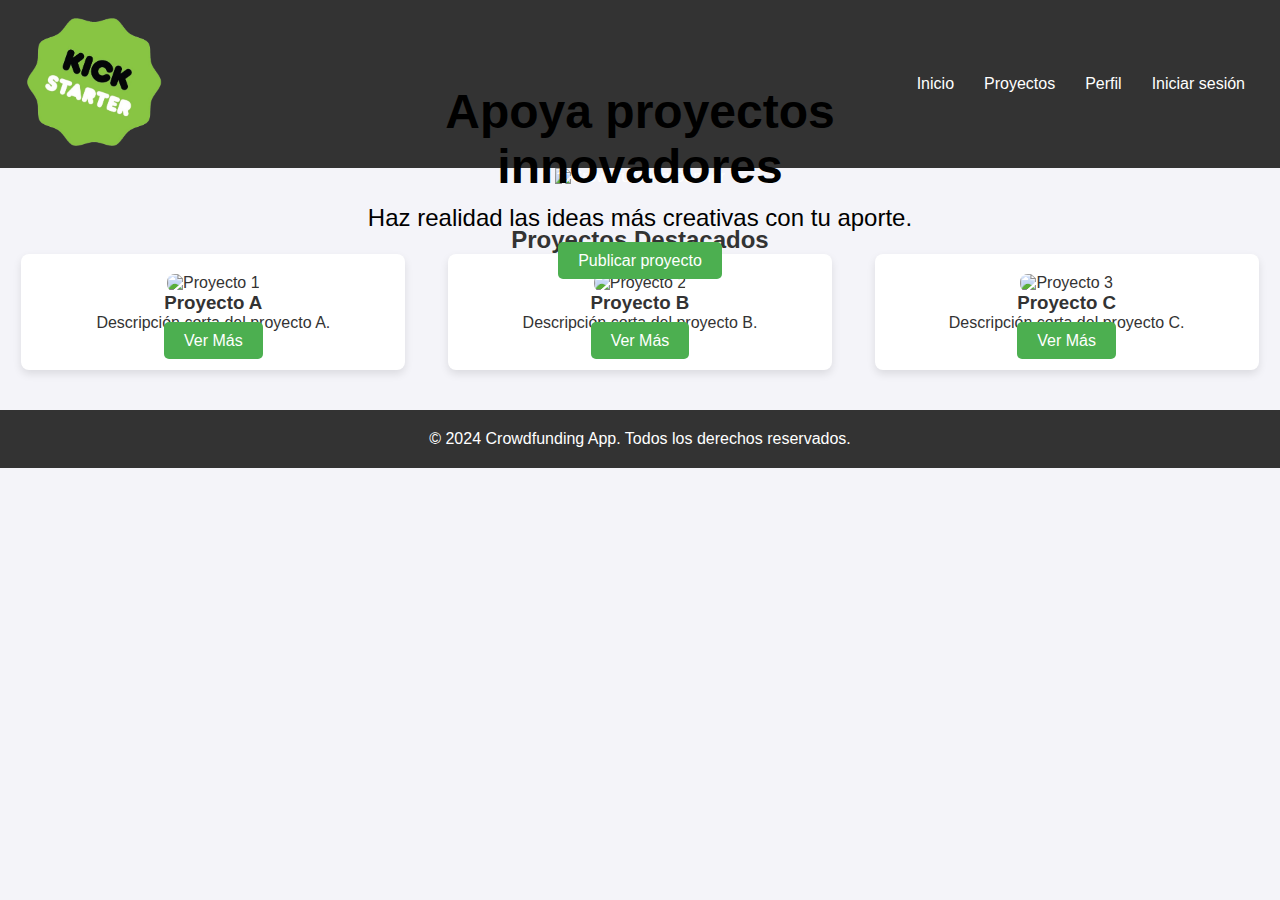
==== app/views/index.html @ 46ea00f1 "añadiendo front" ====
<!DOCTYPE html>
<html lang="es">

<head>
    <meta charset="UTF-8">
    <meta name="viewport" content="width=device-width, initial-scale=1.0">
    <title>Crowdfunding App</title>
    <link rel="stylesheet" href="public/css/style.css">
</head>

<body>
    <header>
        <div class="logo">
            <img src="public/images/logo.png" alt="Crowdfunding App">
        </div>
        <nav>
            <a href="#">Inicio</a>
            <a href="project.html">Proyectos</a>
            <a href="user-profile.html">Perfil</a>
            <a href="#">Iniciar sesión</a>
        </nav>
    </header>

    <section class="hero">
        <img src="images/banner.jpg" alt="Crowdfunding Banner" class="hero-img">
        <div class="hero-text">
            <h1>Apoya proyectos innovadores</h1>
            <p>Haz realidad las ideas más creativas con tu aporte.</p>
            <a href="project.html" class="btn-primary">Publicar proyecto</a>
        </div>
    </section>

    <section class="featured-projects">
        <h2>Proyectos Destacados</h2>
        <div class="project-list">
            <div class="project-card">
                <img src="images/project1.jpg" alt="Proyecto 1">
                <h3>Proyecto A</h3>
                <p>Descripción corta del proyecto A.</p>
                <a href="project.html" class="btn-secondary">Ver Más</a>
            </div>
            <div class="project-card">
                <img src="images/project2.jpg" alt="Proyecto 2">
                <h3>Proyecto B</h3>
                <p>Descripción corta del proyecto B.</p>
                <a href="project.html" class="btn-secondary">Ver Más</a>
            </div>
            <div class="project-card">
                <img src="images/project3.jpg" alt="Proyecto 3">
                <h3>Proyecto C</h3>
                <p>Descripción corta del proyecto C.</p>
                <a href="project.html" class="btn-secondary">Ver Más</a>
            </div>
        </div>
    </section>

    <footer>
        <p>&copy; 2024 Crowdfunding App. Todos los derechos reservados.</p>
    </footer>
</body>

</html>
---- app/views/public/css/style.css ----
* {
    margin: 0;
    padding: 0;
    box-sizing: border-box;
}

body {
    font-family: Arial, sans-serif;
    background-color: #f4f4f9;
    color: #333;
}

header {
    background-color: #333;
    padding: 10px 20px;
    display: flex;
    justify-content: space-between;
    align-items: center;
}

header .logo img {
    width: 150px;
}

nav {
    display: flex;
    align-items: center;
}

nav a {
    margin: 0 15px;
    color: white;
    text-decoration: none;
}

nav a:hover {
    text-decoration: underline;
}

.hero {
    position: relative;
    text-align: center;
    color: white;
}

.hero-img {
    width: 100%;
    height: 400px;
    object-fit: cover;
}

.hero-text {
    position: absolute;
    top: 50%;
    left: 50%;
    transform: translate(-50%, -50%);
}

.hero-text h1 {
    font-size: 3rem;
    margin-bottom: 10px;
    color: black;
}

.hero-text p {
    font-size: 1.5rem;
    margin-bottom: 20px;
    color: black;
}

.btn-primary,
.btn-secondary {
    padding: 10px 20px;
    background-color: #4CAF50;
    color: white;
    text-decoration: none;
    border-radius: 5px;
}

.btn-primary:hover,
.btn-secondary:hover {
    background-color: #45a049;
}

.featured-projects {
    padding: 40px 0;
    text-align: center;
}

.project-list {
    display: flex;
    justify-content: space-around;
}

.project-card {
    width: 30%;
    padding: 20px;
    background-color: white;
    border-radius: 8px;
    box-shadow: 0 4px 8px rgba(0, 0, 0, 0.1);
    text-align: center;
}

.project-card img {
    width: 100%;
    border-radius: 8px;
}

footer {
    background-color: #333;
    color: white;
    text-align: center;
    padding: 20px 0;
}

footer p {
    font-size: 1rem;
}
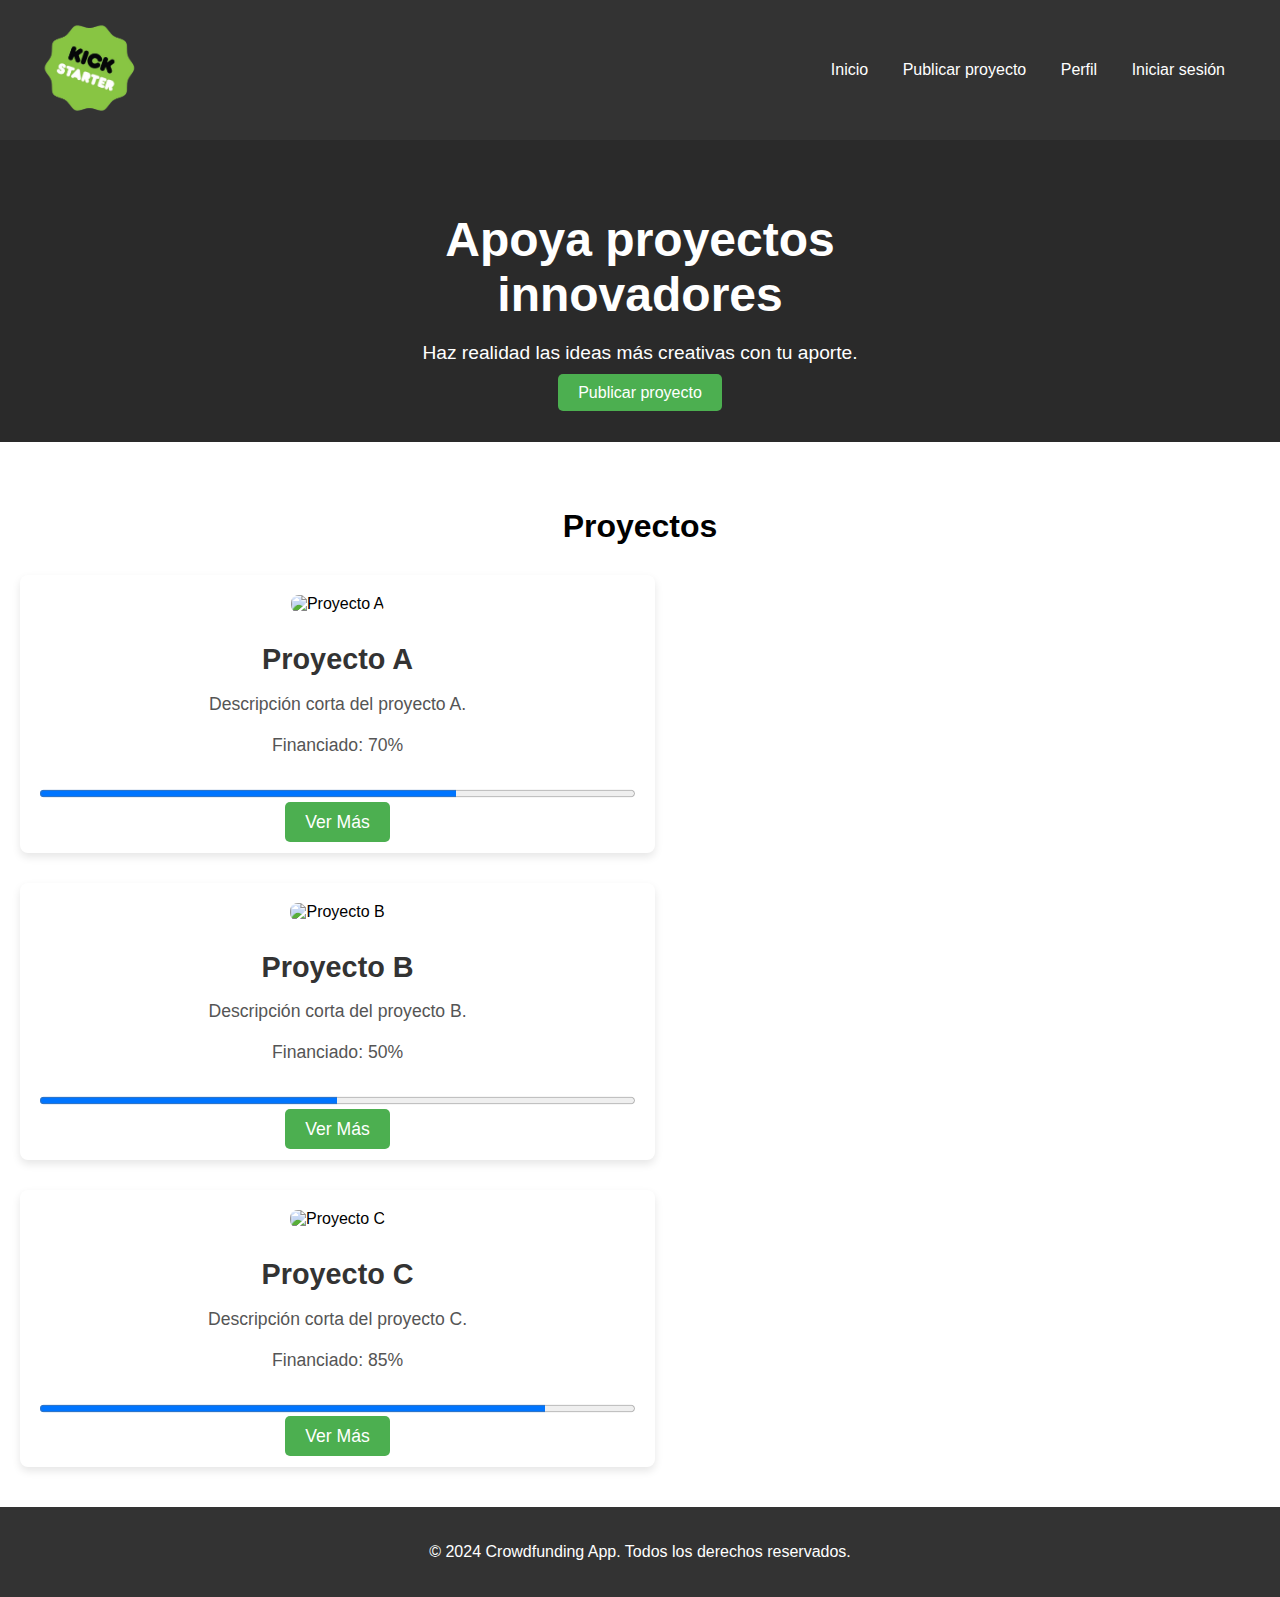
==== commit ac86b8d1: "añadiendo frontend" ====
--- a/app/views/index.html
+++ b/app/views/index.html
@@ -14,15 +14,14 @@
             <img src="public/images/logo.png" alt="Crowdfunding App">
         </div>
         <nav>
-            <a href="#">Inicio</a>
-            <a href="project.html">Proyectos</a>
+            <a href="index.html">Inicio</a>
+            <a href="project.html">Publicar proyecto</a>
             <a href="user-profile.html">Perfil</a>
             <a href="#">Iniciar sesión</a>
         </nav>
     </header>
 
     <section class="hero">
-        <img src="images/banner.jpg" alt="Crowdfunding Banner" class="hero-img">
         <div class="hero-text">
             <h1>Apoya proyectos innovadores</h1>
             <p>Haz realidad las ideas más creativas con tu aporte.</p>
@@ -31,25 +30,31 @@
     </section>
 
     <section class="featured-projects">
-        <h2>Proyectos Destacados</h2>
+        <h2>Proyectos</h2>
         <div class="project-list">
             <div class="project-card">
-                <img src="images/project1.jpg" alt="Proyecto 1">
+                <img src="public/images/project1.jpg" alt="Proyecto A">
                 <h3>Proyecto A</h3>
                 <p>Descripción corta del proyecto A.</p>
-                <a href="project.html" class="btn-secondary">Ver Más</a>
+                <p>Financiado: 70%</p>
+                <progress value="70" max="100"></progress>
+                <a href="view-project.html" class="btn-secondary">Ver Más</a>
             </div>
             <div class="project-card">
-                <img src="images/project2.jpg" alt="Proyecto 2">
+                <img src="public/images/project2.jpg" alt="Proyecto B">
                 <h3>Proyecto B</h3>
                 <p>Descripción corta del proyecto B.</p>
-                <a href="project.html" class="btn-secondary">Ver Más</a>
+                <p>Financiado: 50%</p>
+                <progress value="50" max="100"></progress>
+                <a href="view-project.html" class="btn-secondary">Ver Más</a>
             </div>
             <div class="project-card">
-                <img src="images/project3.jpg" alt="Proyecto 3">
+                <img src="public/images/project3.jpg" alt="Proyecto C">
                 <h3>Proyecto C</h3>
                 <p>Descripción corta del proyecto C.</p>
-                <a href="project.html" class="btn-secondary">Ver Más</a>
+                <p>Financiado: 85%</p>
+                <progress value="85" max="100"></progress>
+                <a href="view-project.html" class="btn-secondary">Ver Más</a>
             </div>
         </div>
     </section>
--- a/app/views/public/css/style.css
+++ b/app/views/public/css/style.css
@@ -1,118 +1,372 @@
-* {
+body {
+    font-family: Arial, sans-serif;
     margin: 0;
     padding: 0;
-    box-sizing: border-box;
-}
-
-body {
-    font-family: Arial, sans-serif;
-    background-color: #f4f4f9;
-    color: #333;
+    background-color: #f4f4f4;
 }
 
 header {
     background-color: #333;
-    padding: 10px 20px;
+    padding: 20px;
     display: flex;
     justify-content: space-between;
     align-items: center;
 }
 
-header .logo img {
-    width: 150px;
-}
-
-nav {
-    display: flex;
-    align-items: center;
-}
-
-nav a {
+header .logo {
+    margin-left: 20px;
+}
+
+header nav {
+    margin-right: 20px;
+}
+
+header nav a {
+    color: white;
     margin: 0 15px;
-    color: white;
-    text-decoration: none;
-}
-
-nav a:hover {
-    text-decoration: underline;
+    text-decoration: none;
 }
 
 .hero {
     position: relative;
-    text-align: center;
-    color: white;
-}
-
-.hero-img {
-    width: 100%;
-    height: 400px;
-    object-fit: cover;
+    background-color: #2a2a2a;
+    color: white;
+    text-align: center;
+    padding: 40px 20px;
 }
 
 .hero-text {
-    position: absolute;
-    top: 50%;
-    left: 50%;
-    transform: translate(-50%, -50%);
-}
-
-.hero-text h1 {
-    font-size: 3rem;
+    max-width: 600px;
+    margin: 0 auto;
+}
+
+.hero h1 {
+    font-size: 3em;
     margin-bottom: 10px;
-    color: black;
-}
-
-.hero-text p {
-    font-size: 1.5rem;
-    margin-bottom: 20px;
-    color: black;
-}
-
-.btn-primary,
-.btn-secondary {
+}
+
+.hero p {
+    font-size: 1.2em;
+    margin-bottom: 20px;
+}
+
+.hero a {
+    text-decoration: none;
+}
+
+.btn-primary {
+    background-color: #4CAF50;
+    color: white;
     padding: 10px 20px;
-    background-color: #4CAF50;
-    color: white;
-    text-decoration: none;
-    border-radius: 5px;
-}
-
-.btn-primary:hover,
-.btn-secondary:hover {
-    background-color: #45a049;
+    text-decoration: none;
+    border-radius: 5px;
 }
 
 .featured-projects {
-    padding: 40px 0;
-    text-align: center;
+    padding: 40px 20px;
+    background-color: #fff;
+    text-align: center;
+}
+
+.featured-projects h2 {
+    font-size: 2em;
+    margin-bottom: 30px;
 }
 
 .project-list {
     display: flex;
     justify-content: space-around;
+    flex-wrap: wrap;
+    gap: 20px;
 }
 
 .project-card {
-    width: 30%;
-    padding: 20px;
-    background-color: white;
-    border-radius: 8px;
-    box-shadow: 0 4px 8px rgba(0, 0, 0, 0.1);
-    text-align: center;
+    background-color: white;
+    border-radius: 8px;
+    padding: 20px;
+    box-shadow: 0 4px 8px rgba(0, 0, 0, 0.1);
+    text-align: center;
+    width: 250px;
 }
 
 .project-card img {
+    max-width: 100%;
+    border-radius: 8px;
+}
+
+.project-card h3 {
+    font-size: 18px;
+    margin: 10px 0;
+}
+
+.project-card p {
+    font-size: 14px;
+    color: #555;
+}
+
+.project-card progress {
     width: 100%;
-    border-radius: 8px;
+    height: 15px;
+    margin: 10px 0;
+}
+
+.logo img {
+    width: 100px;
+    height: auto;
+}
+
+.create-project {
+    background-color: #fff;
+    padding: 40px 20px;
+    margin: 20px auto;
+    max-width: 800px;
+    border-radius: 8px;
+    box-shadow: 0 4px 8px rgba(0, 0, 0, 0.1);
+}
+
+.create-project h1 {
+    font-size: 2.5em;
+    margin-bottom: 20px;
+    text-align: center;
+    color: #333;
+}
+
+#createProjectForm {
+    display: grid;
+    gap: 15px;
+}
+
+#createProjectForm label {
+    font-size: 1.1em;
+    color: #555;
+}
+
+#createProjectForm input,
+#createProjectForm textarea {
+    width: 100%;
+    padding: 10px;
+    font-size: 1em;
+    border: 1px solid #ccc;
+    border-radius: 5px;
+    background-color: #f9f9f9;
+}
+
+#createProjectForm input[type="date"] {
+    background-color: #fff;
+}
+
+#createProjectForm textarea {
+    height: 150px;
+    resize: vertical;
+}
+
+#createProjectForm button {
+    background-color: #4CAF50;
+    color: white;
+    padding: 10px 20px;
+    border: none;
+    border-radius: 5px;
+    font-size: 1.2em;
+    cursor: pointer;
+    transition: background-color 0.3s;
+}
+
+#createProjectForm button:hover {
+    background-color: #45a049;
+}
+
+.project-details {
+    padding: 40px 20px;
+    background-color: #f9f9f9;
+}
+
+.project-header {
+    text-align: center;
+    margin-bottom: 40px;
+}
+
+.project-header h1 {
+    font-size: 2.5em;
+    margin-bottom: 10px;
+}
+
+.project-header .category {
+    font-size: 1.2em;
+    color: #555;
+}
+
+.project-info {
+    display: flex;
+    justify-content: space-between;
+    gap: 30px;
+    margin-bottom: 40px;
+}
+
+.project-info .project-description,
+.project-info .project-stats {
+    background-color: white;
+    padding: 20px;
+    border-radius: 8px;
+    box-shadow: 0 4px 8px rgba(0, 0, 0, 0.1);
+    width: 48%;
+}
+
+.project-info h2 {
+    font-size: 1.8em;
+    margin-bottom: 20px;
+}
+
+.project-info p {
+    font-size: 1.1em;
+    color: #555;
+    margin: 10px 0;
+}
+
+.project-info progress {
+    width: 100%;
+    height: 15px;
+    margin: 10px 0;
+}
+
+.rewards {
+    background-color: white;
+    padding: 20px;
+    border-radius: 8px;
+    box-shadow: 0 4px 8px rgba(0, 0, 0, 0.1);
+    margin-bottom: 40px;
+}
+
+.rewards h2 {
+    font-size: 2em;
+    margin-bottom: 20px;
+    text-align: center;
+}
+
+.reward-item {
+    margin-bottom: 20px;
+}
+
+.reward-item h3 {
+    font-size: 1.5em;
+    color: #4CAF50;
+    margin-bottom: 10px;
+}
+
+.reward-item p {
+    font-size: 1.1em;
+    color: #555;
+}
+
+.project-actions {
+    text-align: center;
+    margin-top: 30px;
+}
+
+.project-actions .btn-primary {
+    background-color: #4CAF50;
+    color: white;
+    padding: 12px 24px;
+    text-decoration: none;
+    border-radius: 5px;
+    font-size: 1.2em;
+    cursor: pointer;
+}
+
+.project-actions .btn-primary:hover {
+    background-color: #45a049;
+}
+
+.user-profile {
+    padding: 40px 20px;
+    background-color: #f4f4f4;
+}
+
+.user-profile h1 {
+    font-size: 2.5em;
+    text-align: center;
+    margin-bottom: 30px;
+}
+
+.profile-info {
+    background-color: white;
+    padding: 20px;
+    border-radius: 8px;
+    box-shadow: 0 4px 8px rgba(0, 0, 0, 0.1);
+    margin-bottom: 40px;
+    max-width: 800px;
+    margin: 0 auto;
+}
+
+.profile-info p {
+    font-size: 1.2em;
+    color: #555;
+    margin: 10px 0;
+}
+
+.profile-info strong {
+    color: #333;
+}
+
+.project-list {
+    display: flex;
+    justify-content: space-between;
+    flex-wrap: wrap;
+    gap: 30px;
+}
+
+.project-card {
+    background-color: white;
+    border-radius: 8px;
+    padding: 20px;
+    box-shadow: 0 4px 8px rgba(0, 0, 0, 0.1);
+    width: 48%;
+    text-align: center;
+    transition: transform 0.3s ease;
+}
+
+.project-card img {
+    max-width: 100%;
+    border-radius: 8px;
+    margin-bottom: 20px;
+}
+
+.project-card h3 {
+    font-size: 1.8em;
+    color: #333;
+    margin-bottom: 10px;
+}
+
+.project-card p {
+    font-size: 1.1em;
+    color: #555;
+    margin-bottom: 20px;
+}
+
+.project-card a {
+    text-decoration: none;
+}
+
+.project-card .btn-secondary {
+    background-color: #4CAF50;
+    color: white;
+    padding: 10px 20px;
+    text-decoration: none;
+    border-radius: 5px;
+    font-size: 1.1em;
+}
+
+.project-card .btn-secondary:hover {
+    background-color: #45a049;
 }
 
 footer {
+    text-align: center;
+    padding: 20px;
     background-color: #333;
     color: white;
-    text-align: center;
-    padding: 20px 0;
-}
-
-footer p {
-    font-size: 1rem;
+    margin-top: auto;
+}
+
+.project-card:hover {
+    transform: translateY(-10px);
 }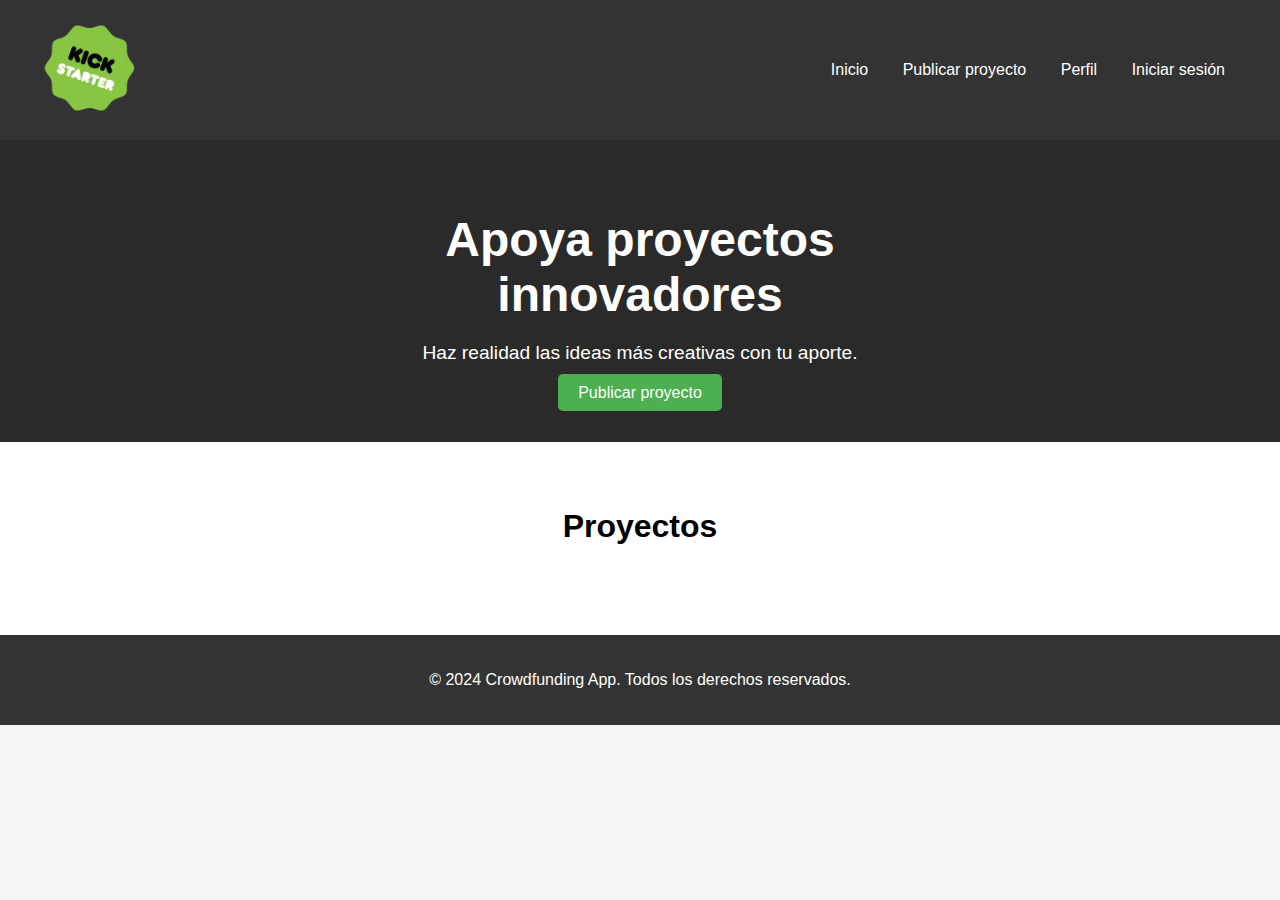
==== commit 58aa4fc7: "añadiendo funcionalidades" ====
--- a/app/views/index.html
+++ b/app/views/index.html
@@ -31,37 +31,50 @@
 
     <section class="featured-projects">
         <h2>Proyectos</h2>
-        <div class="project-list">
-            <div class="project-card">
-                <img src="public/images/project1.jpg" alt="Proyecto A">
-                <h3>Proyecto A</h3>
-                <p>Descripción corta del proyecto A.</p>
-                <p>Financiado: 70%</p>
-                <progress value="70" max="100"></progress>
-                <a href="view-project.html" class="btn-secondary">Ver Más</a>
-            </div>
-            <div class="project-card">
-                <img src="public/images/project2.jpg" alt="Proyecto B">
-                <h3>Proyecto B</h3>
-                <p>Descripción corta del proyecto B.</p>
-                <p>Financiado: 50%</p>
-                <progress value="50" max="100"></progress>
-                <a href="view-project.html" class="btn-secondary">Ver Más</a>
-            </div>
-            <div class="project-card">
-                <img src="public/images/project3.jpg" alt="Proyecto C">
-                <h3>Proyecto C</h3>
-                <p>Descripción corta del proyecto C.</p>
-                <p>Financiado: 85%</p>
-                <progress value="85" max="100"></progress>
-                <a href="view-project.html" class="btn-secondary">Ver Más</a>
-            </div>
+        <div id="project-list" class="project-list">
+            <!-- Aquí se llenarán los proyectos dinámicamente -->
         </div>
     </section>
 
     <footer>
         <p>&copy; 2024 Crowdfunding App. Todos los derechos reservados.</p>
     </footer>
+
+    <script>
+        async function fetchProjects() {
+            try {
+                const response = await fetch('http://localhost:8000/projects');
+                if (!response.ok) {
+                    throw new Error('Error al obtener los proyectos.');
+                }
+
+                const projects = await response.json();
+                const projectList = document.getElementById('project-list');
+
+                projectList.innerHTML = '';
+
+                projects.forEach(project => {
+                    const percentage = (project.current_amount / project.goal_amount * 100).toFixed(2);
+                    const projectCard = `
+                        <div class="project-card">
+                            <img src="public/images/project${project.id}.jpg" alt="${project.name}">
+                            <h3>${project.name}</h3>
+                            <p>${project.description}</p>
+                            <p>Financiado: ${percentage}%</p>
+                            <progress value="${percentage}" max="100"></progress>
+                            <a href="view-project.html?id=${project.id}" class="btn-secondary">Ver Más</a>
+                        </div>
+                    `;
+                    projectList.innerHTML += projectCard;
+                });
+            } catch (error) {
+                console.error(error);
+                alert('Hubo un error al cargar los proyectos.');
+            }
+        }
+
+        document.addEventListener('DOMContentLoaded', fetchProjects);
+    </script>
 </body>
 
 </html>--- a/app/views/public/css/style.css
+++ b/app/views/public/css/style.css
@@ -228,6 +228,28 @@
     margin: 10px 0;
 }
 
+.project-list {
+    display: grid;
+    grid-template-columns: repeat(3, 1fr);
+    gap: 20px;
+    margin: 20px 0;
+}
+
+.project-card {
+    background-color: #fff;
+    border: 1px solid #ddd;
+    border-radius: 8px;
+    box-shadow: 0 2px 5px rgba(0, 0, 0, 0.1);
+    padding: 15px;
+    text-align: center;
+}
+
+.project-card img {
+    max-width: 100%;
+    height: auto;
+    border-radius: 8px 8px 0 0;
+}
+
 .rewards {
     background-color: white;
     padding: 20px;
@@ -262,56 +284,11 @@
     margin-top: 30px;
 }
 
-.project-actions .btn-primary {
-    background-color: #4CAF50;
-    color: white;
-    padding: 12px 24px;
-    text-decoration: none;
-    border-radius: 5px;
-    font-size: 1.2em;
-    cursor: pointer;
-}
-
-.project-actions .btn-primary:hover {
-    background-color: #45a049;
-}
-
-.user-profile {
-    padding: 40px 20px;
-    background-color: #f4f4f4;
-}
-
-.user-profile h1 {
-    font-size: 2.5em;
-    text-align: center;
-    margin-bottom: 30px;
-}
-
-.profile-info {
-    background-color: white;
-    padding: 20px;
-    border-radius: 8px;
-    box-shadow: 0 4px 8px rgba(0, 0, 0, 0.1);
-    margin-bottom: 40px;
-    max-width: 800px;
-    margin: 0 auto;
-}
-
-.profile-info p {
-    font-size: 1.2em;
-    color: #555;
-    margin: 10px 0;
-}
-
-.profile-info strong {
-    color: #333;
-}
-
 .project-list {
-    display: flex;
-    justify-content: space-between;
-    flex-wrap: wrap;
+    display: grid;
+    grid-template-columns: repeat(3, 1fr);
     gap: 30px;
+    margin-top: 30px;
 }
 
 .project-card {
@@ -319,9 +296,9 @@
     border-radius: 8px;
     padding: 20px;
     box-shadow: 0 4px 8px rgba(0, 0, 0, 0.1);
-    width: 48%;
     text-align: center;
     transition: transform 0.3s ease;
+    width: 100%;
 }
 
 .project-card img {
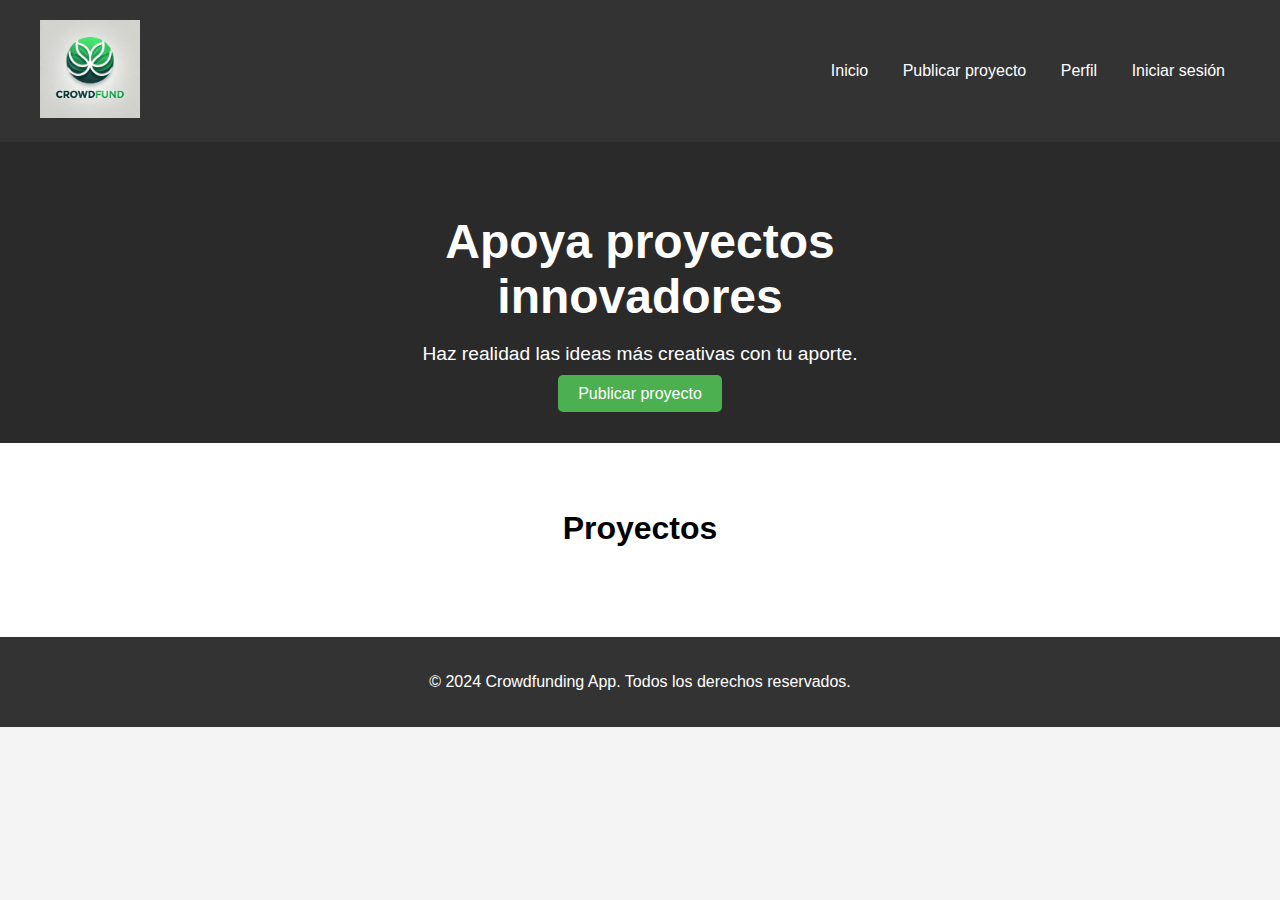
==== commit c4daf201: "agregando funcionalidad de mostrar evaluacion, arreglando error al eliminar proyectos con evaluacion" ====
--- a/app/views/index.html
+++ b/app/views/index.html
@@ -43,7 +43,7 @@
     <script>
         async function fetchProjects() {
             try {
-                const response = await fetch('http://localhost:8000/projects');
+                const response = await fetch('http://127.0.0.1:8000/projects');
                 if (!response.ok) {
                     throw new Error('Error al obtener los proyectos.');
                 }
@@ -57,7 +57,6 @@
                     const percentage = (project.current_amount / project.goal_amount * 100).toFixed(2);
                     const projectCard = `
                         <div class="project-card">
-                            <img src="public/images/project${project.id}.jpg" alt="${project.name}">
                             <h3>${project.name}</h3>
                             <p>${project.description}</p>
                             <p>Financiado: ${percentage}%</p>
--- a/app/views/public/css/style.css
+++ b/app/views/public/css/style.css
@@ -346,4 +346,49 @@
 
 .project-card:hover {
     transform: translateY(-10px);
+}
+
+.project-evaluations {
+    margin-top: 20px;
+    padding: 10px;
+    background-color: #f9f9f9;
+    border-radius: 8px;
+    box-shadow: 0 2px 5px rgba(0, 0, 0, 0.1);
+}
+
+.evaluation-item {
+    border: 1px solid #ddd;
+    background-color: #fff;
+    border-radius: 8px;
+    padding: 15px;
+    margin-bottom: 10px;
+    box-shadow: 0 1px 3px rgba(0, 0, 0, 0.1);
+    transition: box-shadow 0.3s ease;
+}
+
+.evaluation-item:hover {
+    box-shadow: 0 4px 10px rgba(0, 0, 0, 0.15);
+}
+
+.evaluation-item p strong {
+    font-size: 1.1em;
+    color: #333;
+}
+
+.evaluation-item small {
+    color: #666;
+    font-size: 0.9em;
+    display: block;
+    margin-top: 5px;
+}
+
+.evaluation-item p {
+    margin: 5px 0;
+}
+
+#evaluation-average {
+    font-size: 1.2em;
+    font-weight: bold;
+    margin-bottom: 10px;
+    color: #333;
 }